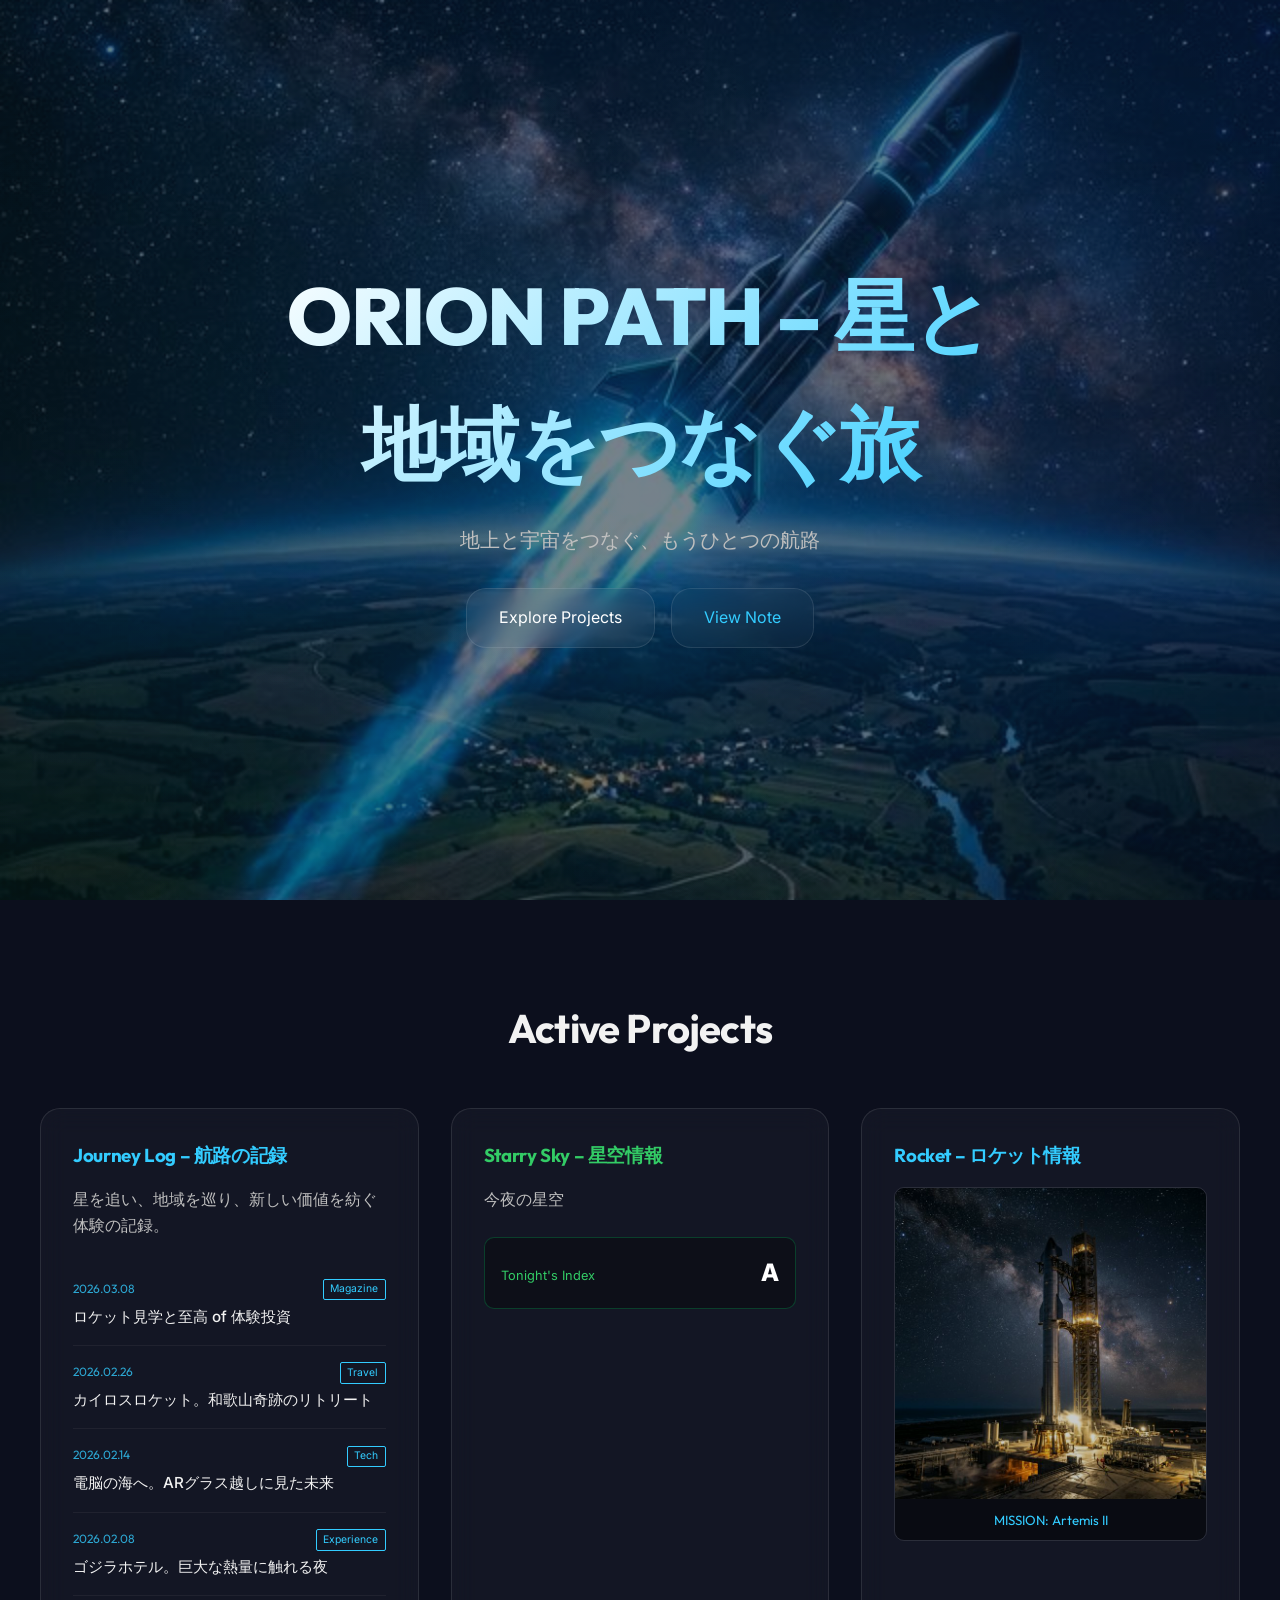
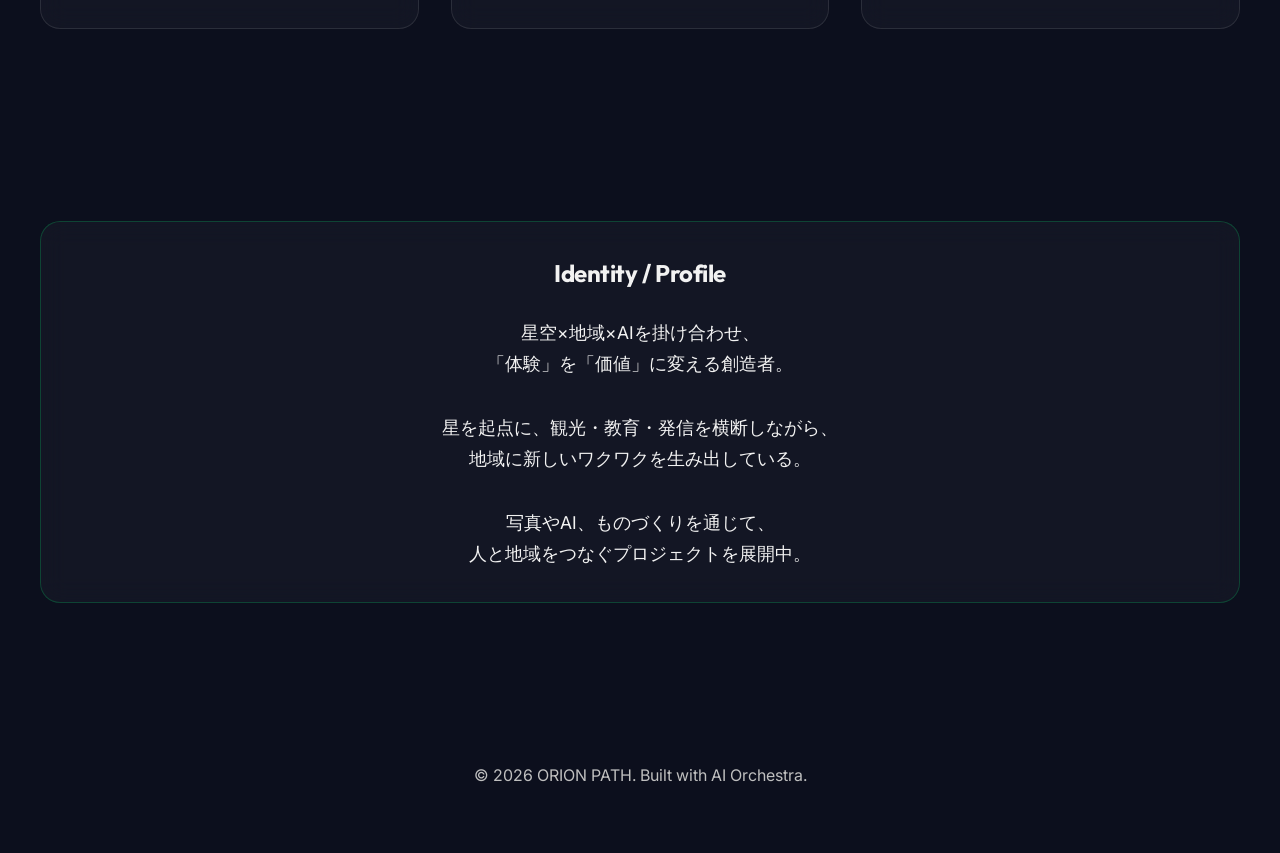
==== index.html @ 488b2fec "feat: Initial commit for ORION PATH - Launching into the cosmic web" ====
<!DOCTYPE html>
<html lang="ja">
<head>
    <meta charset="UTF-8">
    <meta name="viewport" content="width=device-width, initial-scale=1.0">
    <title>ORION PATH | 星と地域をつなぐ旅</title>
    <link rel="preconnect" href="https://fonts.googleapis.com">
    <link rel="preconnect" href="https://fonts.gstatic.com" crossorigin>
    <link href="https://fonts.googleapis.com/css2?family=Inter:wght@400;500;600&family=Outfit:wght@700;800&display=swap" rel="stylesheet">
    <link rel="stylesheet" href="src/style.css">
</head>
<body>
    <header class="hero">
        <div class="hero-bg"></div>
        <div class="hero-content container fade-in">
            <h1>ORION PATH – 星と地域をつなぐ旅</h1>
            <p>地上と宇宙をつなぐ、もうひとつの航路</p>
            <div style="display: flex; gap: 1rem; justify-content: center;">
                <a href="#projects" class="glass" style="padding: 1rem 2rem; color: #fff; text-decoration: none;">Explore Projects</a>
                <a href="https://note.com/next_ipo" target="_blank" class="glass" style="padding: 1rem 2rem; color: var(--accent-blue); text-decoration: none;">View Note</a>
            </div>
        </div>
    </header>

    <main class="container section" id="projects">
        <h2 style="margin-bottom: 3rem; font-size: 2.5rem; text-align: center;">Active Projects</h2>
        <div class="grid">
            <div class="card glass">
                <h3 style="color: var(--accent-blue); margin-bottom: 1rem;">Journey Log – 航路の記録</h3>
                <p style="color: var(--text-secondary); margin-bottom: 1.5rem;">星を追い、地域を巡り、新しい価値を紡ぐ体験の記録。</p>
                <div id="note-list">
                    <!-- Dynamic Note List -->
                </div>
            </div>
            <div class="card glass">
                <h3 style="color: var(--accent-green); margin-bottom: 1rem;">Starry Sky – 星空情報</h3>
                <p style="color: var(--text-secondary); margin-bottom: 1.5rem;">今夜の星空</p>
                <div style="background: rgba(0,0,0,0.3); padding: 1rem; border-radius: 10px; border: 1px solid rgba(0, 255, 120, 0.2);">
                    <div style="display: flex; justify-content: space-between; align-items: baseline;">
                        <span style="font-size: 0.8rem; color: var(--accent-green);">Tonight's Index</span>
                        <span style="font-size: 1.5rem; font-weight: 800; color: #fff;">A</span>
                    </div>
                </div>
            </div>
            <div class="card glass">
                <h3 style="color: var(--accent-blue); margin-bottom: 1rem;">Rocket – ロケット情報</h3>
                <div style="overflow: hidden; border-radius: 10px; border: 1px solid rgba(255,255,255,0.1); margin-top: 1rem;">
                    <img src="public/rocket_launch_pad.png" alt="Rocket" style="width: 100%; display: block; filter: brightness(0.8);">
                    <div style="padding: 0.5rem; background: rgba(0,0,0,0.5); text-align: center;">
                        <small style="color: var(--accent-blue); font-family: var(--font-main);">MISSION: Artemis II</small>
                    </div>
                </div>
            </div>
        </div>
    </main>

    <section class="container section">
        <div class="glass card" style="text-align: center; border-color: rgba(0, 255, 120, 0.2);">
            <h2 style="margin-bottom: 1.5rem;">Identity / Profile</h2>
            <p style="font-size: 1.1rem; line-height: 1.8;">
               星空×地域×AIを掛け合わせ、<br>
               「体験」を「価値」に変える創造者。<br><br>
               星を起点に、観光・教育・発信を横断しながら、<br>
               地域に新しいワクワクを生み出している。<br><br>
               写真やAI、ものづくりを通じて、<br>
               人と地域をつなぐプロジェクトを展開中。
            </p>
        </div>
    </section>

    <footer style="text-align: center; padding: 4rem 0; color: var(--text-secondary);">
        <p>&copy; 2026 ORION PATH. Built with AI Orchestra.</p>
    </footer>

    <script src="src/main.js"></script>
</body>
</html>
---- src/style.css ----
:root {
  --bg-deep: hsl(230, 40%, 8%);
  --bg-card: rgba(20, 25, 40, 0.6);
  --accent-blue: hsl(195, 100%, 60%);
  --accent-green: hsl(140, 60%, 50%);
  --text-primary: hsl(0, 0%, 95%);
  --text-secondary: hsl(0, 0%, 75%);
  --glass: rgba(255, 255, 255, 0.03);
  --glass-border: rgba(255, 255, 255, 0.1);
  --shadow-glow: 0 0 20px rgba(0, 150, 255, 0.2);
  --font-main: 'Outfit', sans-serif;
  --font-body: 'Inter', sans-serif;
}

* {
  margin: 0;
  padding: 0;
  box-sizing: border-box;
}

body {
  background-color: var(--bg-deep);
  color: var(--text-primary);
  font-family: var(--font-body);
  line-height: 1.6;
  overflow-x: hidden;
}

h1, h2, h3 {
  font-family: var(--font-main);
  letter-spacing: -0.02em;
}

/* Glassmorphism Utility */
.glass {
  background: var(--glass);
  backdrop-filter: blur(12px);
  -webkit-backdrop-filter: blur(12px);
  border: 1px solid var(--glass-border);
  border-radius: 20px;
}

/* Layout */
.container {
  max-width: 1200px;
  margin: 0 auto;
  padding: 0 2rem;
}

/* Hero Section */
.hero {
  position: relative;
  min-height: 100vh;
  display: flex;
  align-items: center;
  justify-content: center;
  background: radial-gradient(circle at top right, rgba(0, 110, 255, 0.1), transparent),
              radial-gradient(circle at bottom left, rgba(0, 255, 120, 0.05), transparent);
  overflow: hidden;
}

.hero-bg {
  position: absolute;
  top: 0;
  left: 0;
  width: 100%;
  height: 100%;
  background: url('../public/hero_rocket_starry_sky.png') center/cover no-repeat;
  opacity: 0.6;
  z-index: -1;
  filter: saturate(1.2) brightness(0.8);
}

.hero-content {
  text-align: center;
  max-width: 800px;
  z-index: 1;
}

.hero h1 {
  font-size: clamp(3rem, 8vw, 5rem);
  font-weight: 800;
  background: linear-gradient(135deg, #fff, var(--accent-blue));
  -webkit-background-clip: text;
  background-clip: text;
  -webkit-text-fill-color: transparent;
  margin-bottom: 1rem;
}

.hero p {
  font-size: 1.25rem;
  color: var(--text-secondary);
  margin-bottom: 2rem;
}

/* Dashboard Section */
.section {
  padding: 6rem 0;
}

.grid {
  display: grid;
  grid-template-columns: repeat(auto-fit, minmax(300px, 1fr));
  gap: 2rem;
}

.card {
  padding: 2rem;
  transition: transform 0.3s ease, box-shadow 0.3s ease;
}

.card:hover {
  transform: translateY(-10px);
  box-shadow: var(--shadow-glow);
}

/* Animations */
@keyframes fadeIn {
  from { opacity: 0; transform: translateY(20px); }
  to { opacity: 1; transform: translateY(0); }
}


.note-item:hover {
  background: rgba(255, 255, 255, 0.03);
  padding-left: 0.5rem !important;
  color: var(--accent-blue) !important;
}

.note-item:hover span {
  opacity: 1 !important;
}
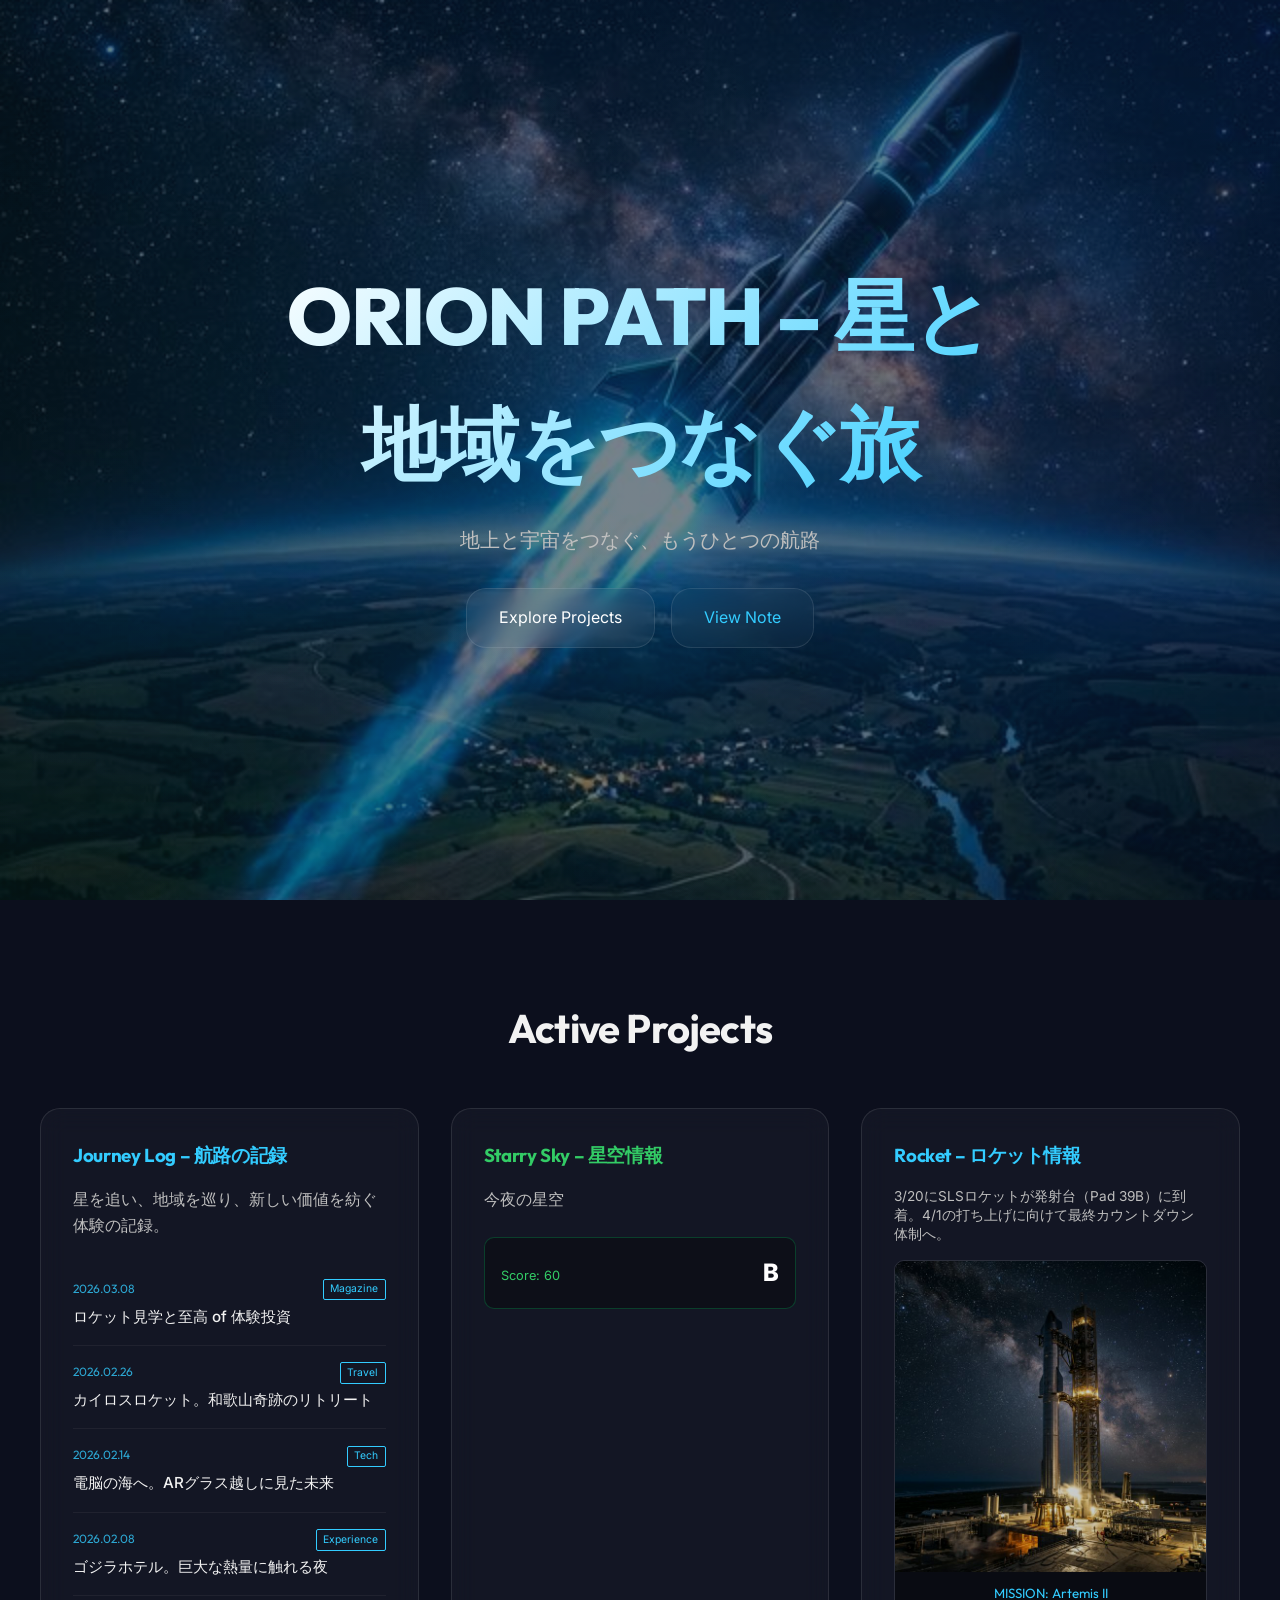
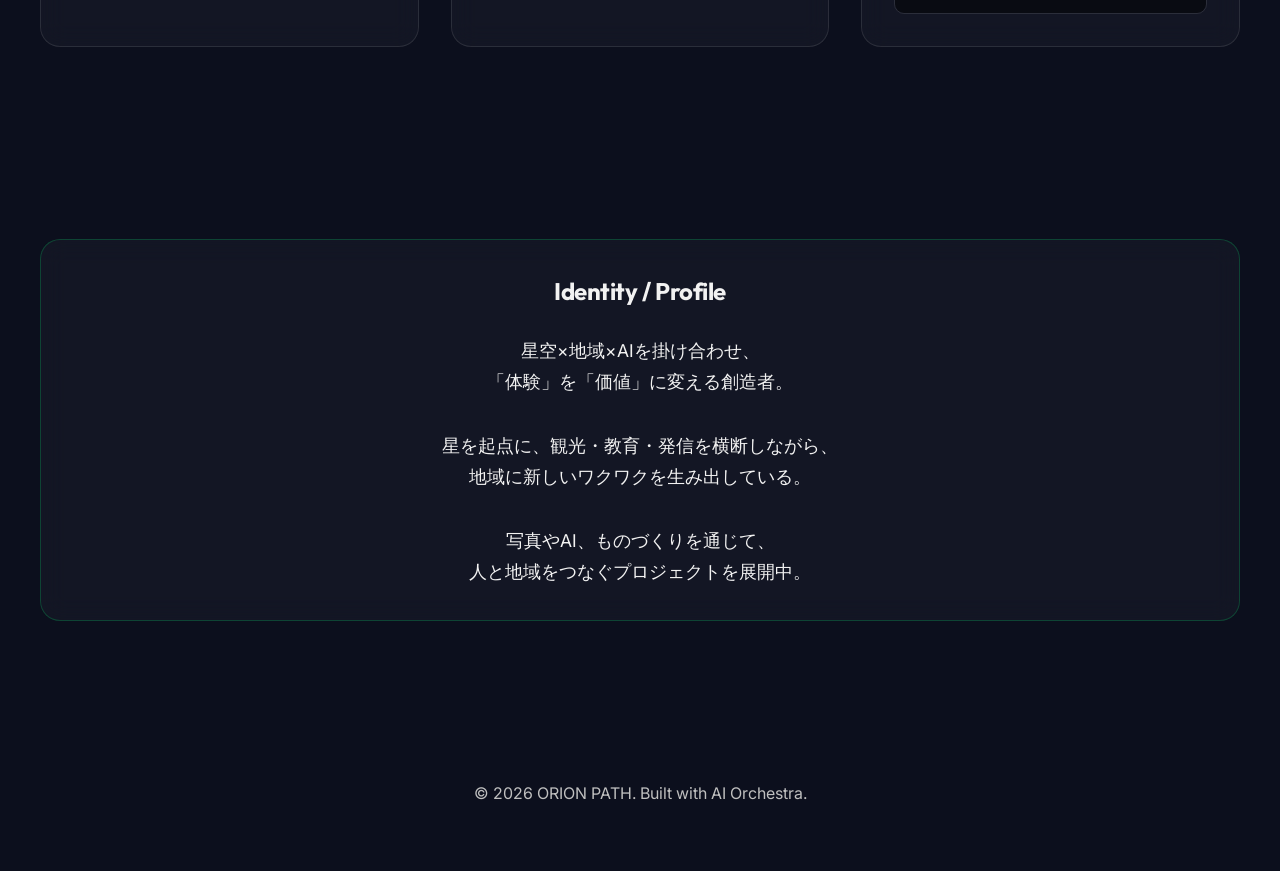
==== commit 5fdeb1b0: "feat: implement daily auto-update for rocket and starry sky info" ====
--- a/index.html
+++ b/index.html
@@ -37,13 +37,16 @@
                 <p style="color: var(--text-secondary); margin-bottom: 1.5rem;">今夜の星空</p>
                 <div style="background: rgba(0,0,0,0.3); padding: 1rem; border-radius: 10px; border: 1px solid rgba(0, 255, 120, 0.2);">
                     <div style="display: flex; justify-content: space-between; align-items: baseline;">
-                        <span style="font-size: 0.8rem; color: var(--accent-green);">Tonight's Index</span>
-                        <span style="font-size: 1.5rem; font-weight: 800; color: #fff;">A</span>
+                        <span style="font-size: 0.8rem; color: var(--accent-green);">Score: <span id="star-score">--</span></span>
+                        <span id="star-rank" style="font-size: 1.5rem; font-weight: 800; color: #fff;">-</span>
                     </div>
                 </div>
             </div>
             <div class="card glass">
                 <h3 style="color: var(--accent-blue); margin-bottom: 1rem;">Rocket – ロケット情報</h3>
+                <div id="rocket-status" style="margin-top: 1rem;">
+                    <!-- Dynamic Rocket Status -->
+                </div>
                 <div style="overflow: hidden; border-radius: 10px; border: 1px solid rgba(255,255,255,0.1); margin-top: 1rem;">
                     <img src="public/rocket_launch_pad.png" alt="Rocket" style="width: 100%; display: block; filter: brightness(0.8);">
                     <div style="padding: 0.5rem; background: rgba(0,0,0,0.5); text-align: center;">
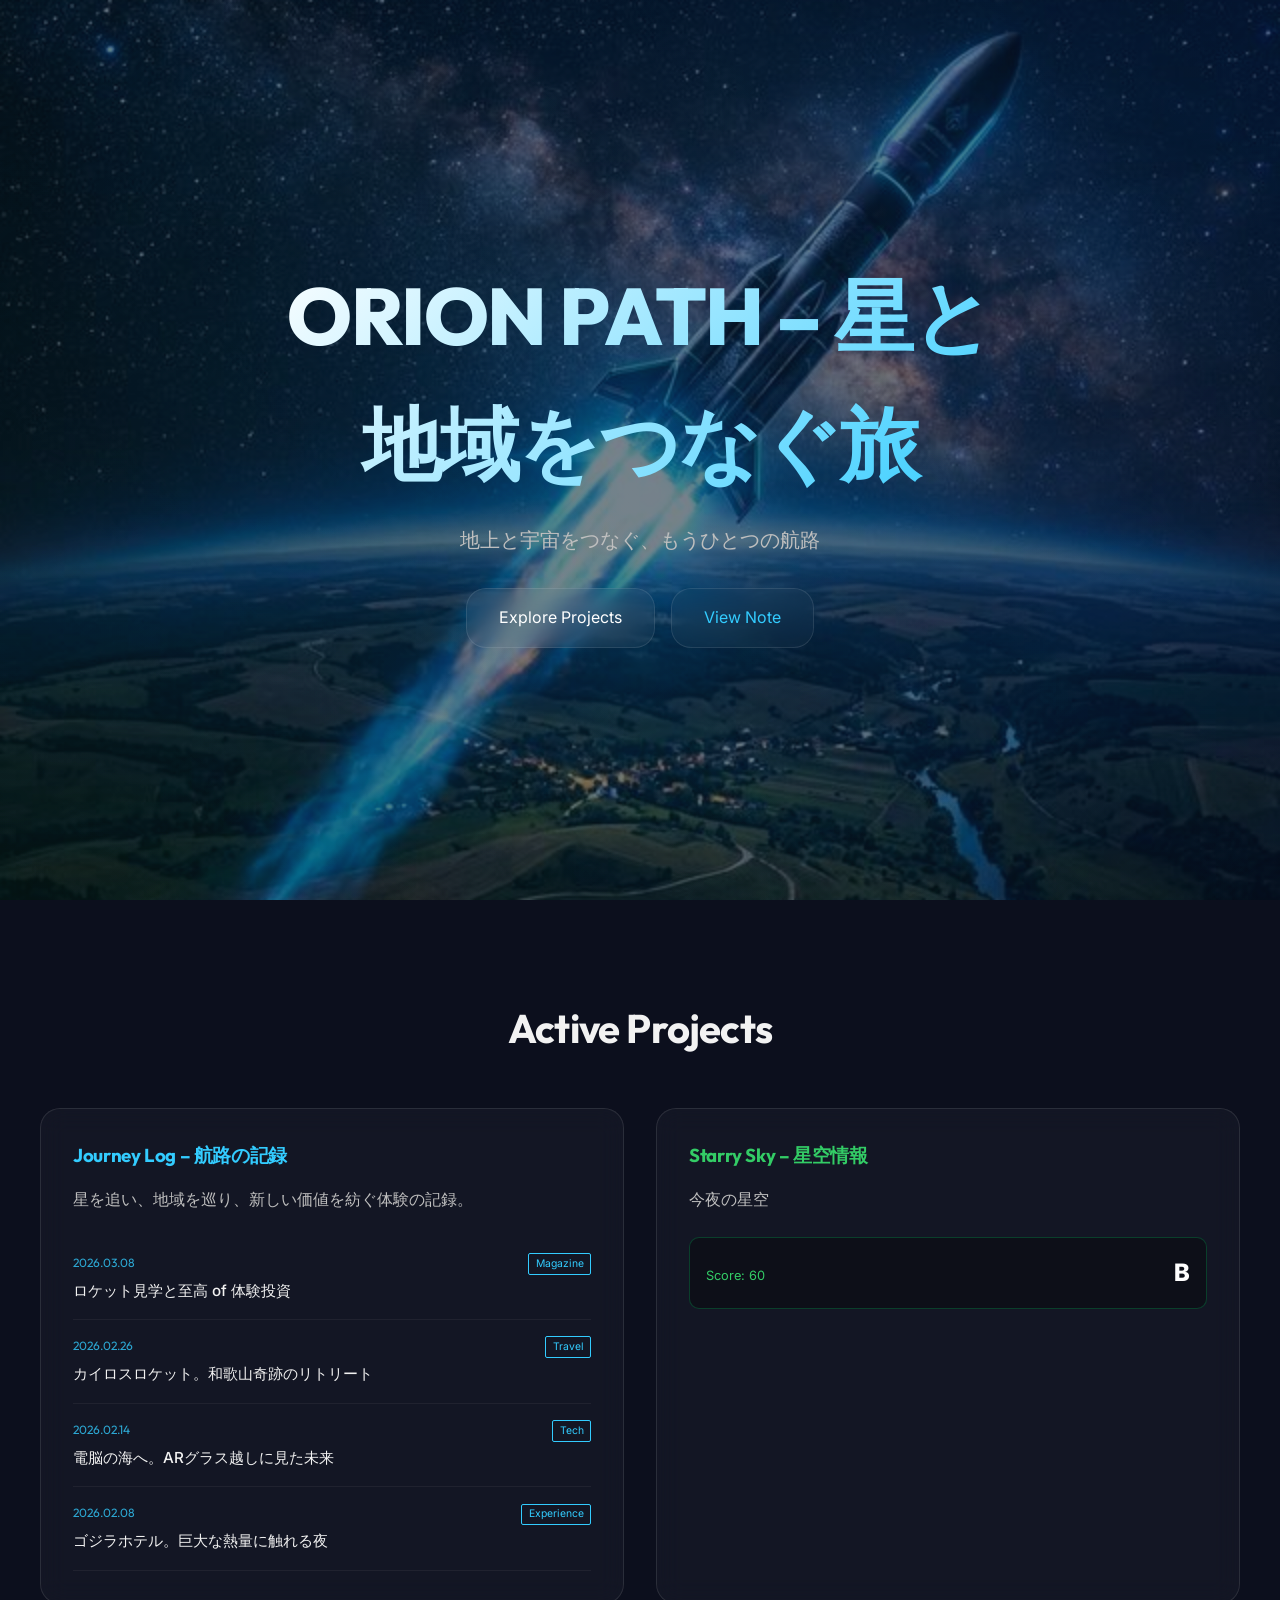
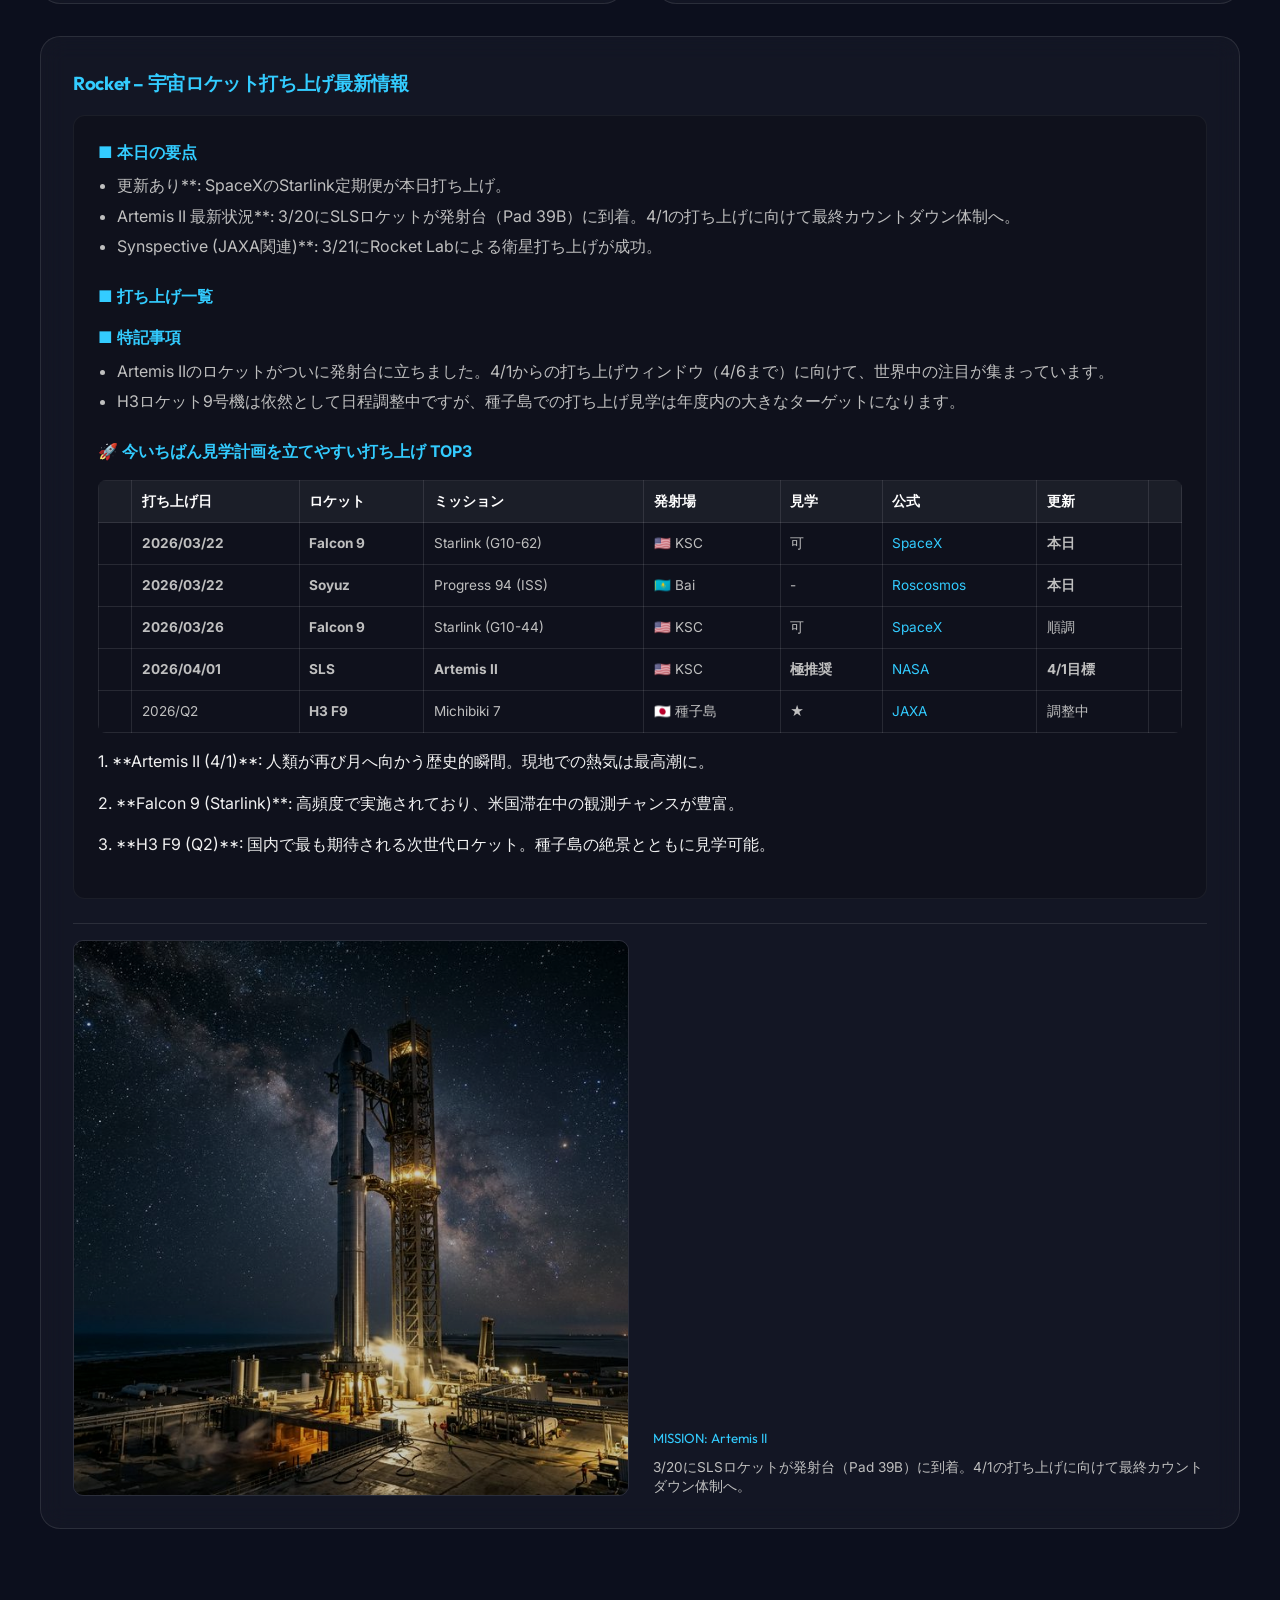
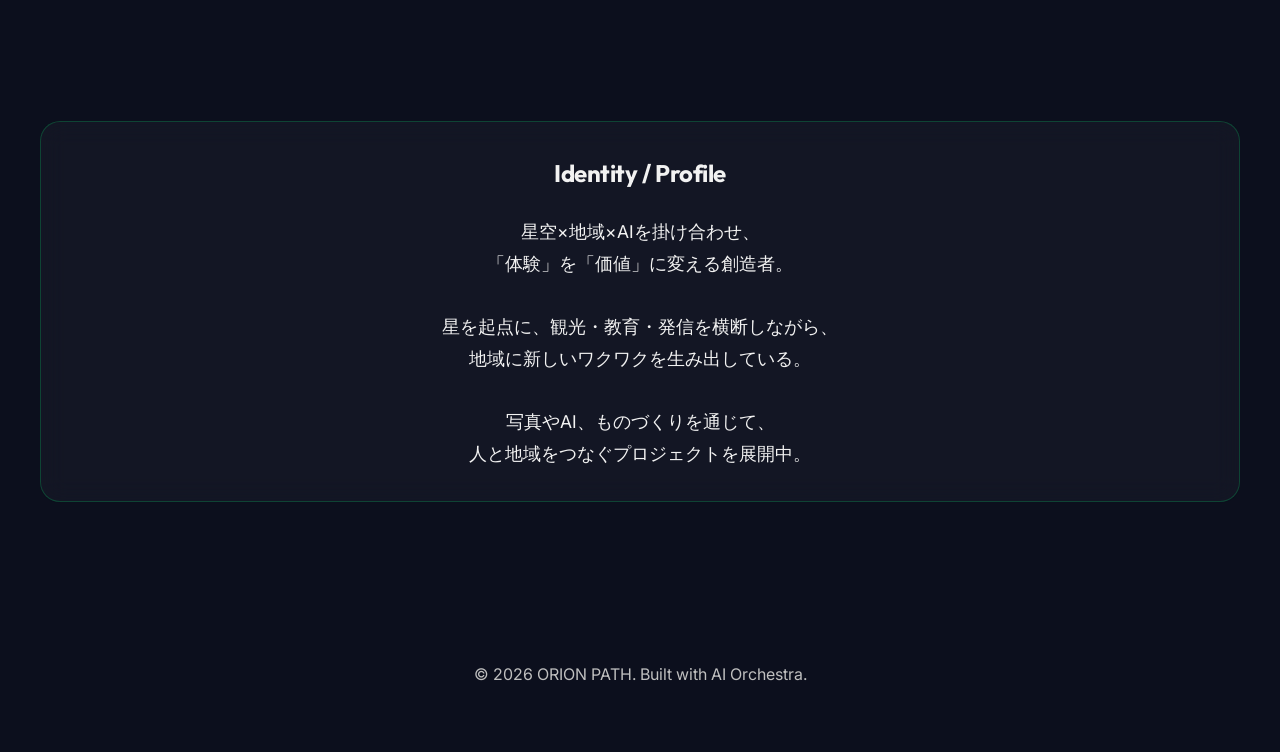
==== commit 2ec3f3d3: "feat: sync full rocket intelligence report (tables and lists)" ====
--- a/index.html
+++ b/index.html
@@ -42,15 +42,21 @@
                     </div>
                 </div>
             </div>
-            <div class="card glass">
-                <h3 style="color: var(--accent-blue); margin-bottom: 1rem;">Rocket – ロケット情報</h3>
-                <div id="rocket-status" style="margin-top: 1rem;">
-                    <!-- Dynamic Rocket Status -->
+            <div class="card glass" style="grid-column: span 2;">
+                <h3 style="color: var(--accent-blue); margin-bottom: 1rem;">Rocket – 宇宙ロケット打ち上げ最新情報</h3>
+                <div id="rocket-report" class="report-content">
+                    <!-- Dynamic Full Report -->
+                    <p style="color: var(--text-secondary);">Loading intelligence report...</p>
                 </div>
-                <div style="overflow: hidden; border-radius: 10px; border: 1px solid rgba(255,255,255,0.1); margin-top: 1rem;">
-                    <img src="public/rocket_launch_pad.png" alt="Rocket" style="width: 100%; display: block; filter: brightness(0.8);">
-                    <div style="padding: 0.5rem; background: rgba(0,0,0,0.5); text-align: center;">
-                        <small style="color: var(--accent-blue); font-family: var(--font-main);">MISSION: Artemis II</small>
+                <div style="display: flex; gap: 1.5rem; margin-top: 1.5rem; align-items: flex-end; border-top: 1px solid rgba(255,255,255,0.1); padding-top: 1rem;">
+                    <div style="flex: 1; overflow: hidden; border-radius: 10px; border: 1px solid rgba(255,255,255,0.1);">
+                        <img src="public/rocket_launch_pad.png" alt="Rocket" style="width: 100%; display: block; filter: brightness(0.8);">
+                    </div>
+                    <div style="flex: 1;">
+                        <small style="color: var(--accent-blue); font-family: var(--font-main); display: block; margin-bottom: 0.5rem;">MISSION: Artemis II</small>
+                        <div id="rocket-status-summary" style="font-size: 0.85rem; color: var(--text-secondary); line-height: 1.4;">
+                            <!-- Brief Status -->
+                        </div>
                     </div>
                 </div>
             </div>
--- a/src/style.css
+++ b/src/style.css
@@ -131,3 +131,30 @@
   opacity: 1 !important;
 }
 
+/* Report Content Styles */
+.report-content {
+    background: rgba(0, 0, 0, 0.2);
+    border-radius: 12px;
+    padding: 1.5rem;
+    border: 1px solid rgba(255, 255, 255, 0.05);
+}
+
+.report-content table {
+    margin-top: 1rem;
+    border-radius: 8px;
+    overflow: hidden;
+}
+
+.report-content th, .report-content td {
+    border-bottom: 1px solid rgba(255, 255, 255, 0.1);
+}
+
+.report-content h4:first-child {
+    margin-top: 0 !important;
+}
+
+@media (max-width: 768px) {
+    .card {
+        grid-column: span 1 !important;
+    }
+}
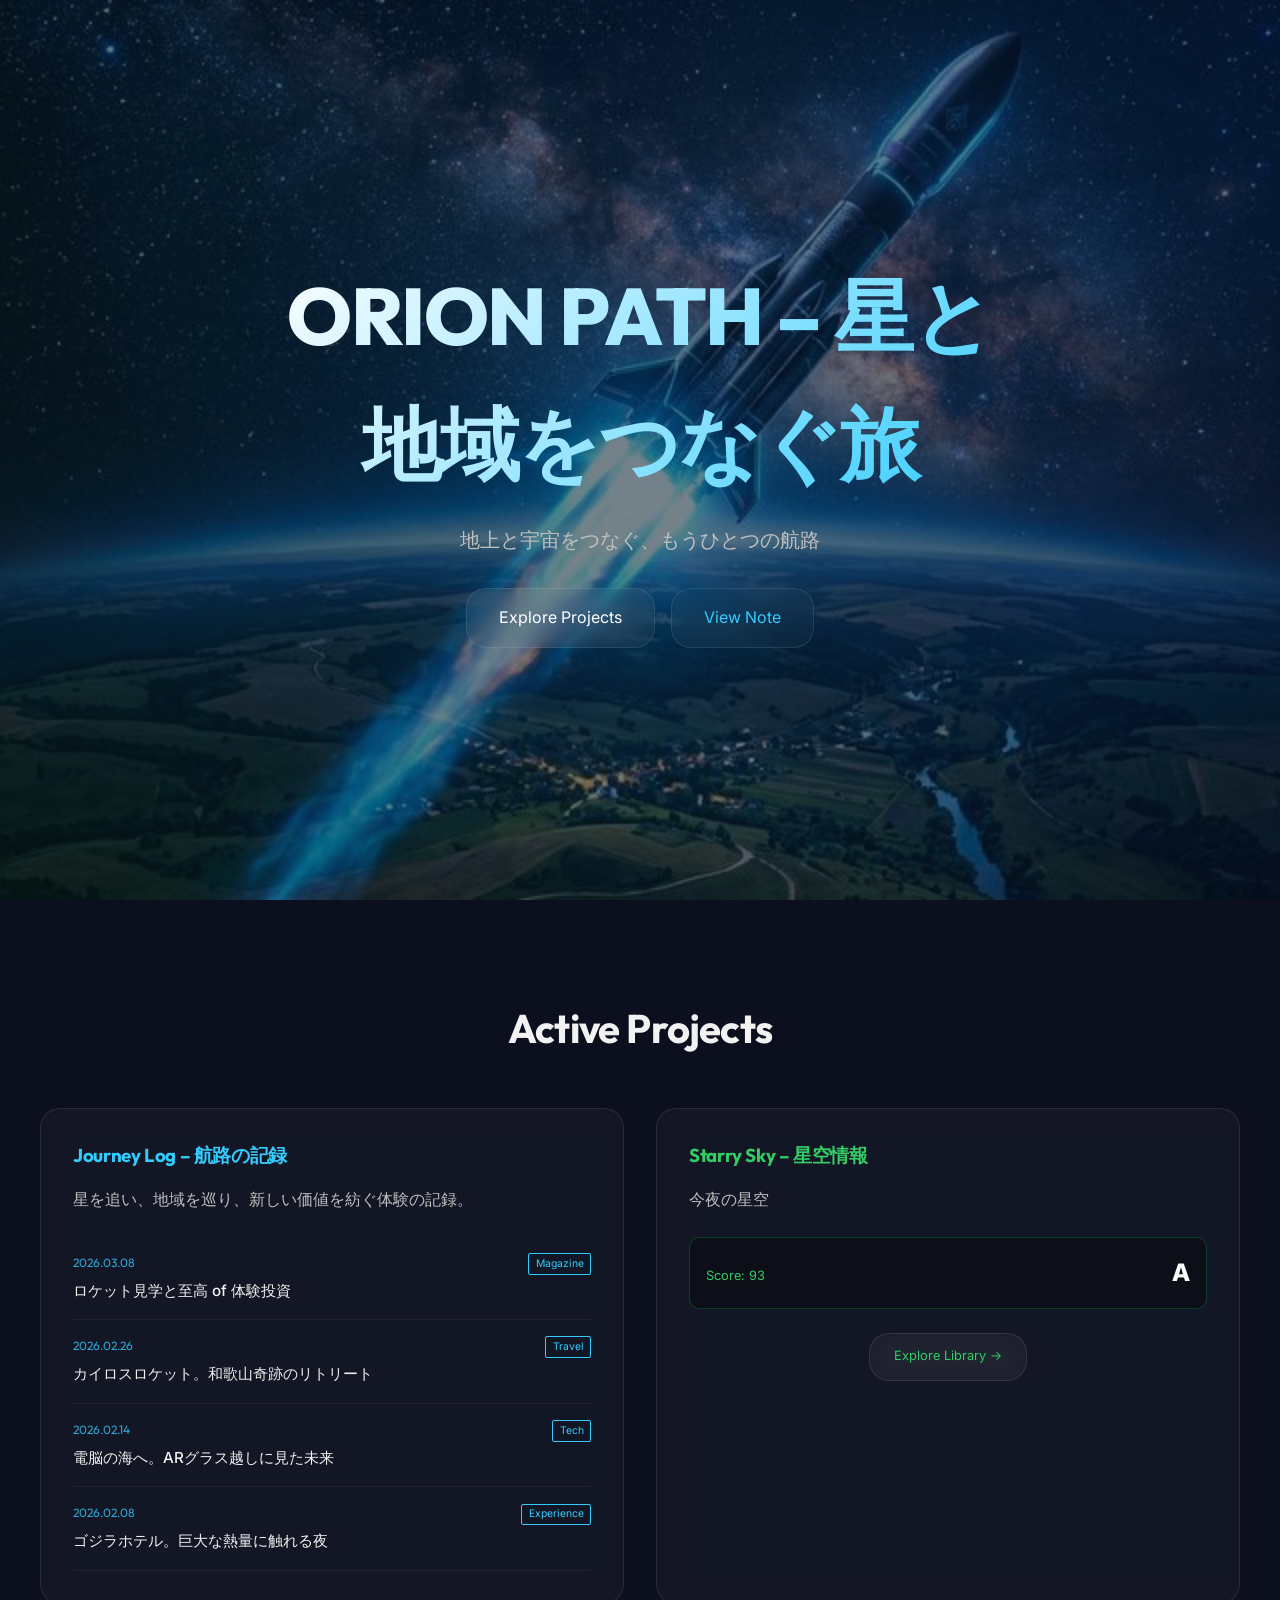
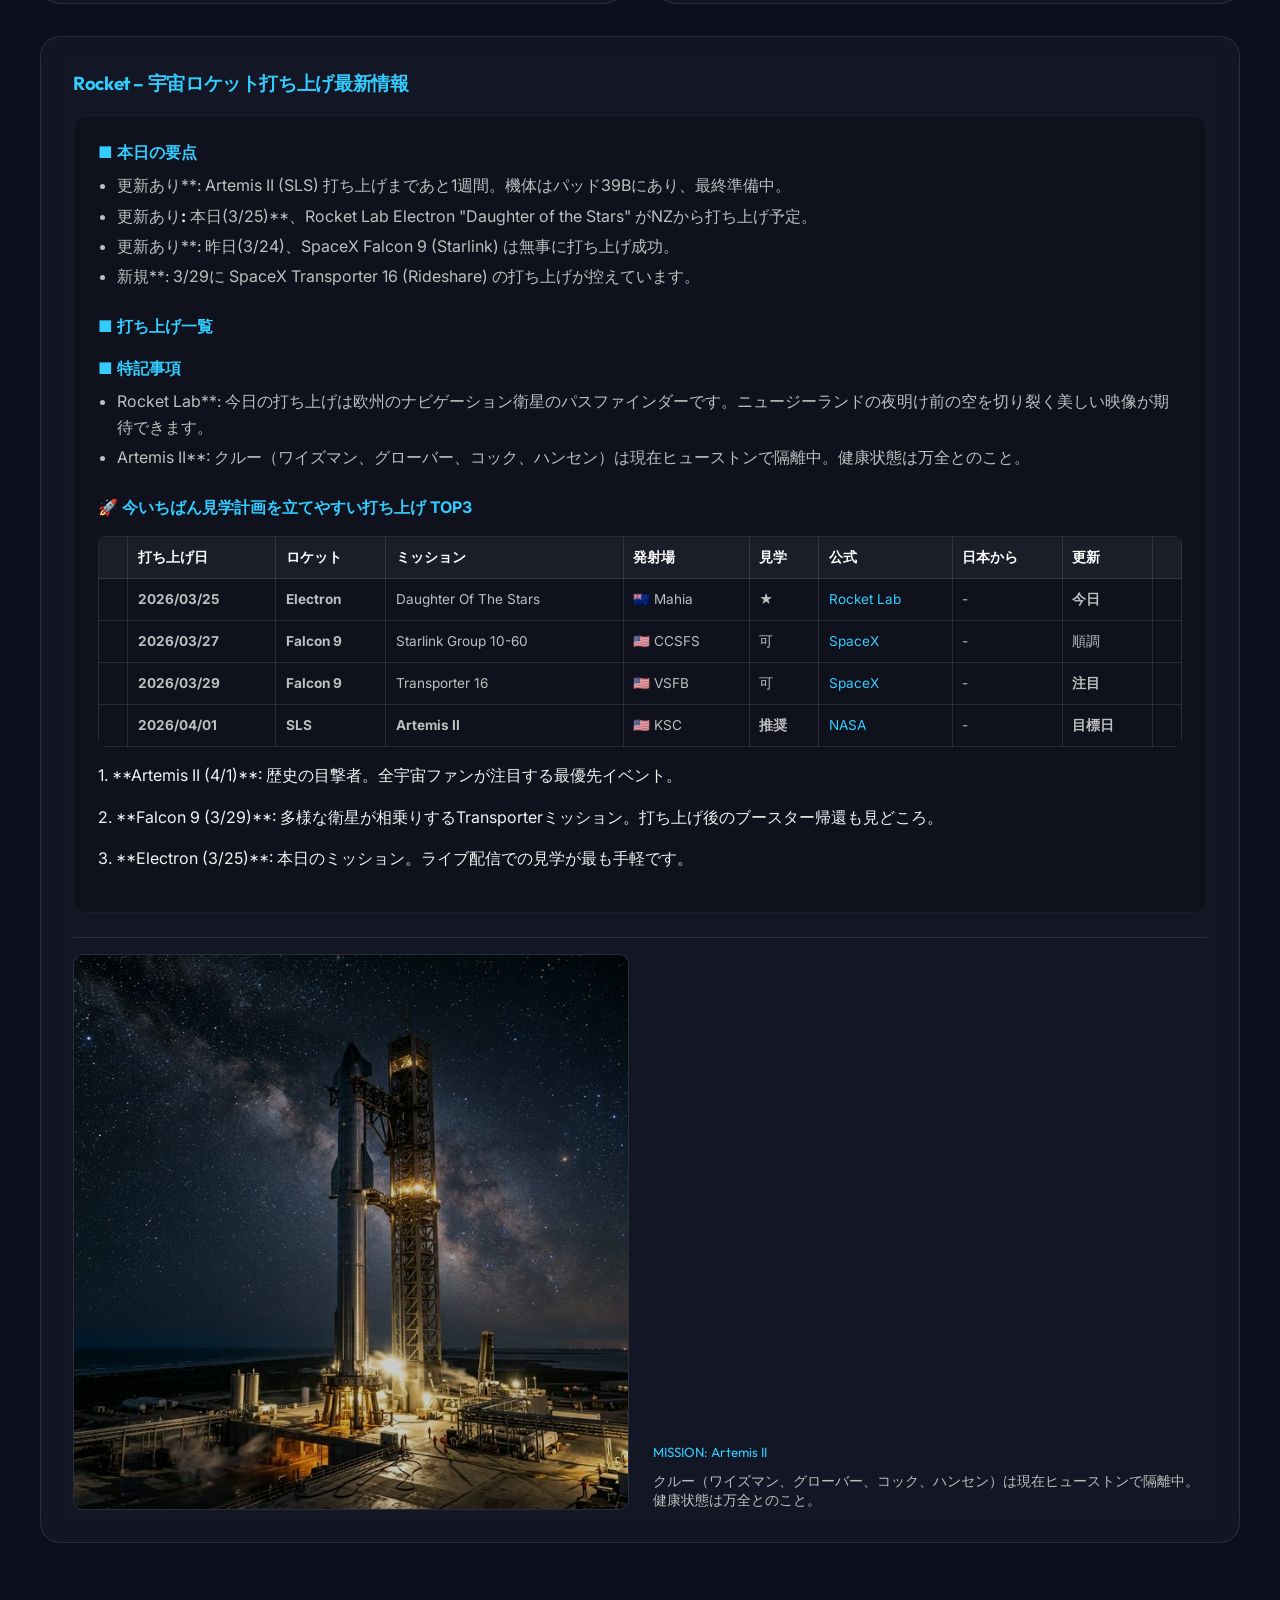
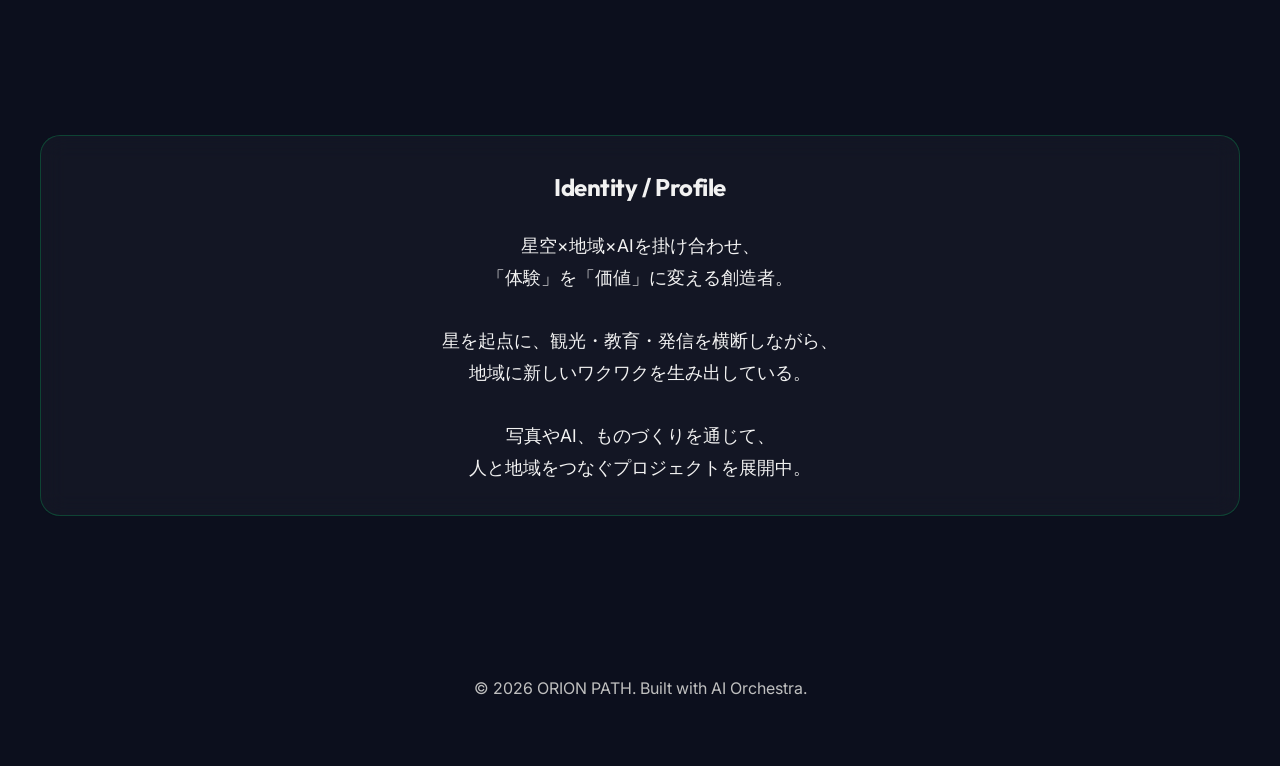
==== commit 2a21c2c4: "fix: update dashboard data for 2026-03-25 and sync script regex" ====
--- a/index.html
+++ b/index.html
@@ -40,6 +40,9 @@
                         <span style="font-size: 0.8rem; color: var(--accent-green);">Score: <span id="star-score">--</span></span>
                         <span id="star-rank" style="font-size: 1.5rem; font-weight: 800; color: #fff;">-</span>
                     </div>
+                </div>
+                <div style="margin-top: 1.5rem; text-align: center;">
+                    <a href="library.html" class="glass" style="padding: 0.8rem 1.5rem; color: var(--accent-green); text-decoration: none; font-size: 0.8rem; display: inline-block;">Explore Library →</a>
                 </div>
             </div>
             <div class="card glass" style="grid-column: span 2;">
--- a/src/style.css
+++ b/src/style.css
@@ -158,3 +158,142 @@
         grid-column: span 1 !important;
     }
 }
+/* Library Specific Styles */
+.library-hero {
+    padding: 8rem 0 4rem;
+    text-align: center;
+    background: radial-gradient(circle at center, rgba(0, 150, 255, 0.1), transparent);
+}
+
+.filter-bar {
+    display: flex;
+    gap: 1rem;
+    margin-bottom: 2rem;
+    flex-wrap: wrap;
+    justify-content: center;
+}
+
+.filter-btn {
+    padding: 0.5rem 1.5rem;
+    border-radius: 30px;
+    background: var(--glass);
+    border: 1px solid var(--glass-border);
+    color: var(--text-secondary);
+    cursor: pointer;
+    transition: all 0.3s ease;
+    font-size: 0.9rem;
+}
+
+.filter-btn.active, .filter-btn:hover {
+    background: var(--accent-blue);
+    color: #fff;
+    border-color: var(--accent-blue);
+    box-shadow: 0 0 15px rgba(0, 150, 255, 0.4);
+}
+
+.gallery-grid {
+    display: grid;
+    grid-template-columns: repeat(auto-fill, minmax(200px, 1fr));
+    gap: 1.5rem;
+    margin-bottom: 4rem;
+}
+
+.celestial-card {
+    position: relative;
+    aspect-ratio: 1;
+    overflow: hidden;
+    cursor: pointer;
+}
+
+.celestial-card img {
+    width: 100%;
+    height: 100%;
+    object-fit: cover;
+    transition: transform 0.5s ease;
+}
+
+.celestial-card:hover img {
+    transform: scale(1.1);
+}
+
+.celestial-info {
+    position: absolute;
+    bottom: 0;
+    left: 0;
+    width: 100%;
+    padding: 1rem;
+    background: linear-gradient(transparent, rgba(0,0,0,0.8));
+    transform: translateY(100%);
+    transition: transform 0.3s ease;
+}
+
+.celestial-card:hover .celestial-info {
+    transform: translateY(0);
+}
+
+/* Timeline */
+.timeline {
+    position: relative;
+    padding-left: 2rem;
+    border-left: 2px solid var(--glass-border);
+    margin: 2rem 0;
+}
+
+.timeline-item {
+    position: relative;
+    margin-bottom: 2rem;
+}
+
+.timeline-item::before {
+    content: '';
+    position: absolute;
+    left: calc(-2rem - 6px);
+    top: 5px;
+    width: 10px;
+    height: 10px;
+    border-radius: 50%;
+    background: var(--accent-blue);
+    box-shadow: 0 0 10px var(--accent-blue);
+}
+
+/* Tabs */
+.tabs {
+    display: flex;
+    gap: 1rem;
+    border-bottom: 1px solid var(--glass-border);
+    margin-bottom: 2rem;
+}
+
+.tab-btn {
+    padding: 1rem 2rem;
+    background: none;
+    border: none;
+    color: var(--text-secondary);
+    cursor: pointer;
+    font-family: var(--font-main);
+    transition: all 0.3s ease;
+}
+
+.tab-btn.active {
+    color: var(--accent-green);
+    border-bottom: 2px solid var(--accent-green);
+}
+
+/* App Grid */
+.app-grid {
+    display: grid;
+    grid-template-columns: repeat(auto-fit, minmax(250px, 1fr));
+    gap: 1.5rem;
+}
+
+.app-card {
+    display: flex;
+    flex-direction: column;
+    height: 100%;
+}
+
+.app-card a {
+    margin-top: auto;
+    text-align: center;
+    text-decoration: none;
+}
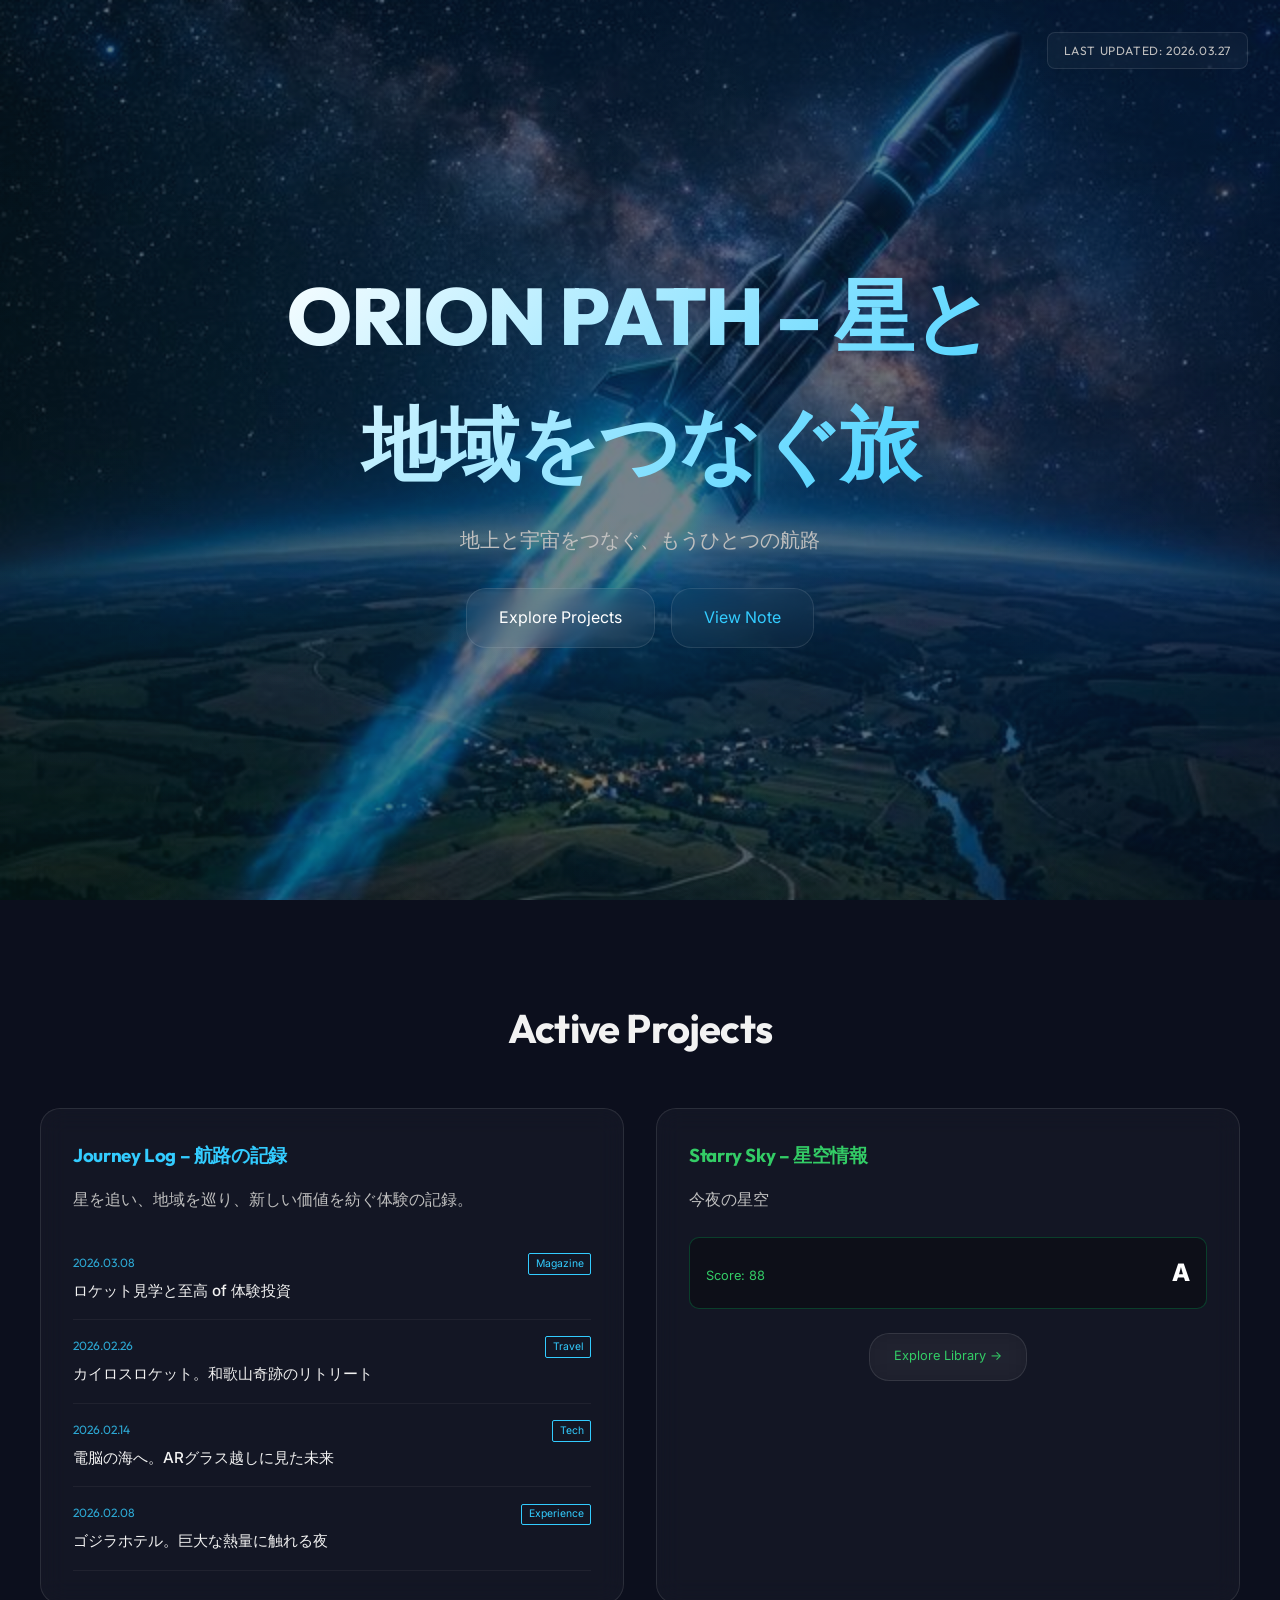
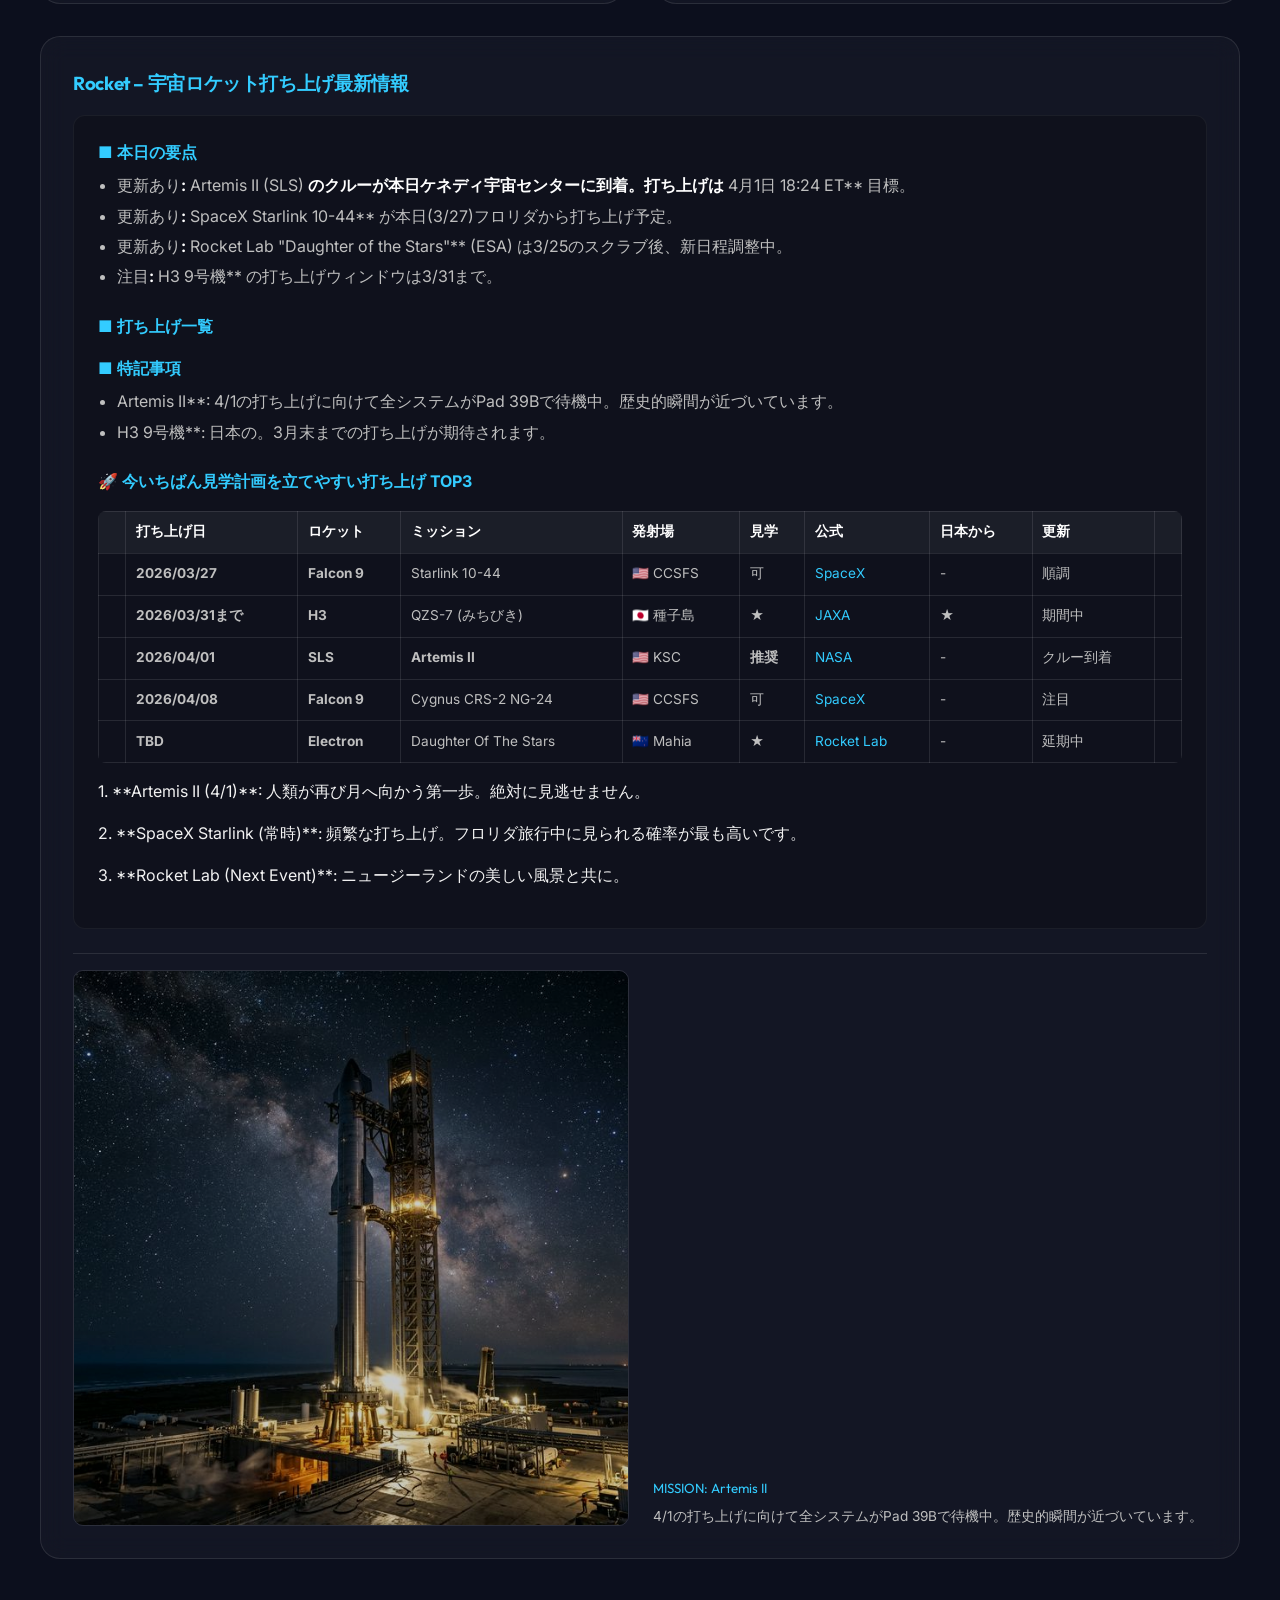
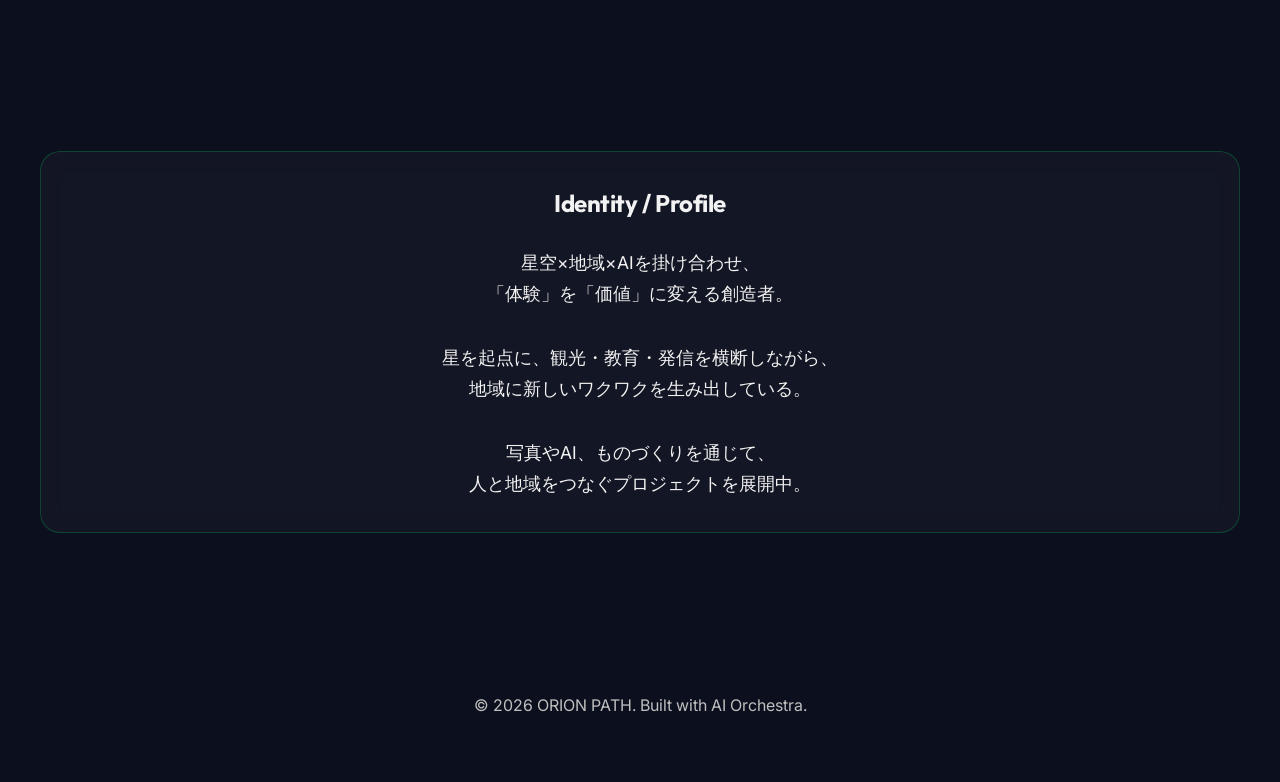
==== commit 28804e93: "feat: add last updated date to homepage" ====
--- a/index.html
+++ b/index.html
@@ -12,6 +12,7 @@
 <body>
     <header class="hero">
         <div class="hero-bg"></div>
+        <div id="last-updated" class="update-badge">Loading...</div>
         <div class="hero-content container fade-in">
             <h1>ORION PATH – 星と地域をつなぐ旅</h1>
             <p>地上と宇宙をつなぐ、もうひとつの航路</p>
--- a/src/style.css
+++ b/src/style.css
@@ -59,6 +59,25 @@
   overflow: hidden;
 }
 
+.update-badge {
+    position: absolute;
+    top: 2rem;
+    right: 2rem;
+    padding: 0.5rem 1rem;
+    background: var(--glass);
+    backdrop-filter: blur(8px);
+    -webkit-backdrop-filter: blur(8px);
+    border: 1px solid var(--glass-border);
+    border-radius: 8px;
+    font-size: 0.75rem;
+    color: var(--text-secondary);
+    font-family: var(--font-main);
+    letter-spacing: 0.05em;
+    z-index: 10;
+    pointer-events: none;
+    text-transform: uppercase;
+}
+
 .hero-bg {
   position: absolute;
   top: 0;
